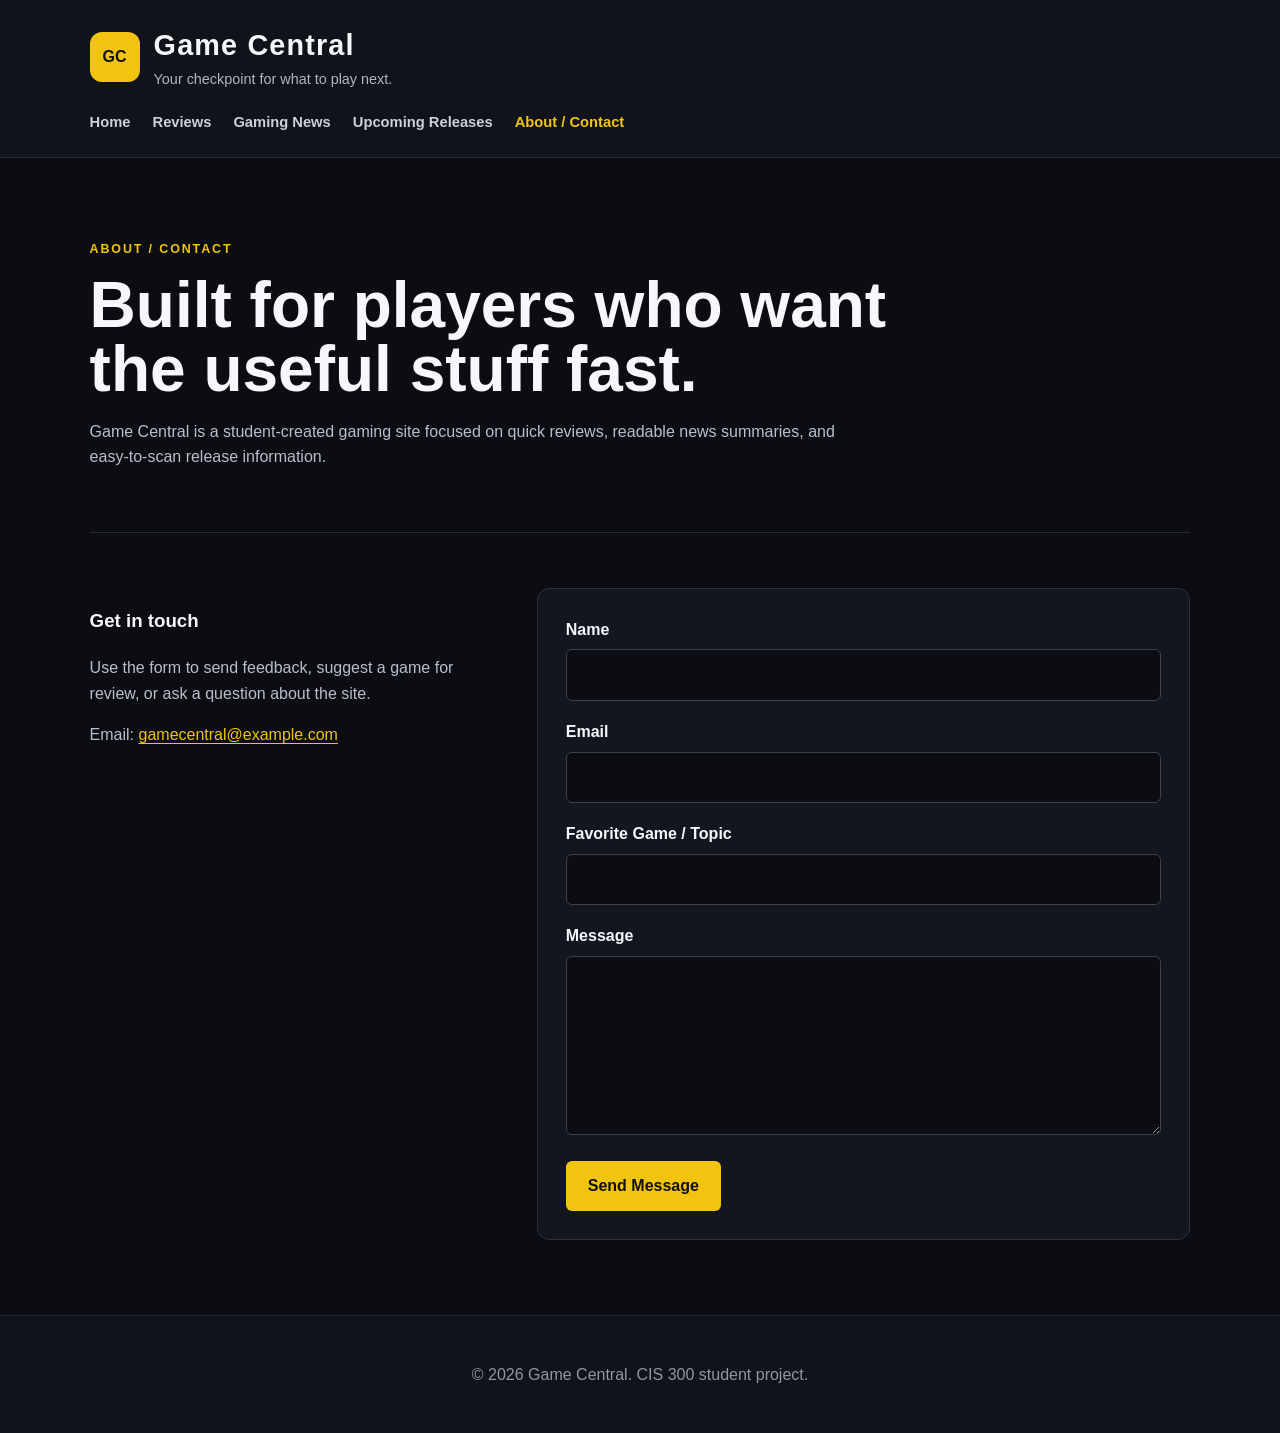
==== game-central/contact.html @ cf0bf446 "Add Game Central project pages and assets" ====
<!DOCTYPE html>
<html lang="en">
<head>
  <meta charset="UTF-8">
  <meta name="viewport" content="width=device-width, initial-scale=1.0">
  <meta name="description" content="Learn about Game Central and use the on-site contact form to send feedback or suggest a game.">
  <title>Game Central | About / Contact</title>
  <link rel="stylesheet" href="styles.css">
</head>
<body>
<header>
  <div class="brand"><span class="logo-mark">GC</span><div><h1>Game Central</h1><p>Your checkpoint for what to play next.</p></div></div>
  <nav aria-label="Main navigation"><a href="index.html">Home</a><a href="reviews.html">Reviews</a><a href="news.html">Gaming News</a><a href="releases.html">Upcoming Releases</a><a class="active" href="contact.html">About / Contact</a></nav>
</header>
<main>
  <section class="page-intro"><p class="eyebrow">ABOUT / CONTACT</p><h2>Built for players who want the useful stuff fast.</h2><p>Game Central is a student-created gaming site focused on quick reviews, readable news summaries, and easy-to-scan release information.</p></section>
  <section class="contact-grid">
    <div><h3>Get in touch</h3><p>Use the form to send feedback, suggest a game for review, or ask a question about the site.</p><p>Email: <a href="mailto:gamecentral@example.com">gamecentral@example.com</a></p></div>
    <form action="#" method="post">
      <label for="name">Name</label><input id="name" name="name" type="text" required>
      <label for="email">Email</label><input id="email" name="email" type="email" required>
      <label for="topic">Favorite Game / Topic</label><input id="topic" name="topic" type="text">
      <label for="message">Message</label><textarea id="message" name="message" rows="6" required></textarea>
      <button type="submit">Send Message</button>
    </form>
  </section>
</main>
<footer><p>&copy; 2026 Game Central. CIS 300 student project.</p></footer>
</body>
</html>
---- game-central/styles.css ----
* { box-sizing: border-box; }
html { scroll-behavior: smooth; }
body { margin: 0; font-family: Arial, Helvetica, sans-serif; background: #0b0d12; color: #f5f7fb; line-height: 1.6; }
header { padding: 22px 7%; border-bottom: 1px solid #272b35; background: #10131a; }
.brand { display: flex; align-items: center; gap: 14px; }
.brand h1 { margin: 0; font-size: 1.8rem; letter-spacing: .04em; }
.brand p { margin: 0; color: #aeb5c3; font-size: .9rem; }
.logo-mark { display: grid; place-items: center; width: 50px; height: 50px; border-radius: 12px; background: #f1c40f; color: #111; font-weight: 900; }
nav { display: flex; flex-wrap: wrap; gap: 22px; margin-top: 20px; }
nav a { color: #cbd1dc; text-decoration: none; font-weight: 700; font-size: .92rem; }
nav a:hover, nav a.active { color: #f1c40f; }
main { width: min(1120px, 86%); margin: 0 auto; }
.hero { min-height: 480px; display: grid; grid-template-columns: 1.3fr .7fr; gap: 60px; align-items: center; padding: 70px 0; }
.hero h2 { margin: 5px 0 18px; font-size: clamp(2.8rem, 7vw, 5.5rem); line-height: .95; max-width: 700px; }
.hero p { max-width: 650px; color: #c5cad4; }
.eyebrow { color: #f1c40f !important; font-weight: 800; letter-spacing: .15em; font-size: .78rem; }
.button { display: inline-block; margin-top: 14px; padding: 12px 18px; border-radius: 6px; background: #f1c40f; color: #111; text-decoration: none; font-weight: 800; }
.hero-card { min-height: 300px; display: flex; flex-direction: column; justify-content: center; gap: 12px; padding: 34px; border: 1px solid #333946; border-radius: 18px; background: linear-gradient(145deg, #1c2230, #11151d); box-shadow: 0 22px 60px rgba(0,0,0,.35); }
.hero-card span { padding: 13px 16px; border-left: 4px solid #f1c40f; background: #161a23; font-size: 1.25rem; font-weight: 900; letter-spacing: .12em; }
.section-block, .about-section { padding: 65px 0; border-top: 1px solid #272b35; }
.section-heading h2, .split-section h2, .about-section h2 { margin: 0 0 24px; font-size: 2rem; }
.card-grid { display: grid; grid-template-columns: repeat(3, 1fr); gap: 22px; }
.game-card { padding: 18px; border: 1px solid #2c313d; border-radius: 12px; background: #12161e; }
.game-card h3 { margin: 18px 0 5px; }
.game-card p, .about-section p, .split-section p { color: #b8bfcb; }
.game-card a { color: #f1c40f; text-decoration: none; font-weight: 700; }
.card-art { height: 145px; display: grid; place-items: center; border-radius: 8px; color: #fff; font-size: 2rem; font-weight: 900; letter-spacing: .15em; background: #232a38; }
.art-two { background: #25384a; }
.art-three { background: #392d46; }
.split-section { display: grid; grid-template-columns: 1fr 1fr; gap: 60px; padding: 65px 0; border-top: 1px solid #272b35; }
footer { padding: 30px 7%; border-top: 1px solid #272b35; color: #8f97a5; text-align: center; background: #10131a; }
a { color: #f1c40f; text-underline-offset: 3px; }
a:focus-visible, button:focus-visible, input:focus-visible, textarea:focus-visible { outline: 3px solid #f1c40f; outline-offset: 3px; }
.page-intro { padding: 70px 0 46px; border-bottom: 1px solid #272b35; }
.page-intro h2 { margin: 6px 0 18px; max-width: 850px; font-size: clamp(2.4rem, 5vw, 4.5rem); line-height: 1; }
.page-intro > p:last-child { max-width: 760px; color: #b8bfcb; }
.review-list { padding: 24px 0 60px; }
.review-card { display: grid; grid-template-columns: 280px 1fr; gap: 34px; align-items: center; padding: 34px 0; border-bottom: 1px solid #272b35; }
.review-card img, .news-card img { display: block; width: 100%; border-radius: 12px; border: 1px solid #2c313d; }
.review-card h3, .news-card h3 { margin: 5px 0 10px; font-size: 1.65rem; }
.review-card p, .news-card p, .info-panel p, .contact-grid p { color: #b8bfcb; }
.video-section { display: grid; grid-template-columns: .8fr 1.2fr; gap: 42px; align-items: center; padding: 60px 0; border-top: 1px solid #272b35; }
.video-section video { width: 100%; border-radius: 12px; background: #000; border: 1px solid #333946; }
.news-grid { display: grid; grid-template-columns: repeat(3, 1fr); gap: 22px; padding: 55px 0; }
.news-card { padding: 18px; background: #12161e; border: 1px solid #2c313d; border-radius: 12px; }
.news-card img { margin-bottom: 20px; }
.info-panel { display: flex; justify-content: space-between; gap: 35px; align-items: center; margin-bottom: 65px; padding: 34px; border-left: 4px solid #f1c40f; background: #12161e; }
.info-panel h2 { margin: 5px 0 12px; }
.table-section { padding: 55px 0 75px; }
.table-section h3 { font-size: 1.7rem; }
.table-wrap { overflow-x: auto; border: 1px solid #2c313d; border-radius: 12px; }
table { width: 100%; border-collapse: collapse; background: #12161e; }
th, td { padding: 16px; text-align: left; border-bottom: 1px solid #2c313d; }
th { background: #1b202a; color: #f1c40f; }
tbody tr:last-child td { border-bottom: 0; }
.small-note { color: #8f97a5; font-size: .88rem; }
.contact-grid { display: grid; grid-template-columns: .75fr 1.25fr; gap: 55px; padding: 55px 0 75px; }
form { padding: 28px; border: 1px solid #2c313d; border-radius: 12px; background: #12161e; }
label { display: block; margin: 0 0 7px; font-weight: 700; }
input, textarea { width: 100%; margin: 0 0 18px; padding: 12px; border: 1px solid #3a414f; border-radius: 6px; background: #0b0d12; color: #f5f7fb; font: inherit; }
textarea { resize: vertical; }
button { padding: 12px 22px; border: 0; border-radius: 6px; background: #f1c40f; color: #111; font: inherit; font-weight: 800; cursor: pointer; }
button:hover { background: #ffe35b; }
code { color: #f1c40f; }
@media (max-width: 760px) {
  .hero, .split-section, .card-grid, .review-card, .video-section, .news-grid, .contact-grid { grid-template-columns: 1fr; }
  .hero { gap: 25px; }
  .hero-card { min-height: 220px; }
  main { width: 90%; }
  .review-card { gap: 20px; }
  .info-panel { align-items: flex-start; flex-direction: column; }
}
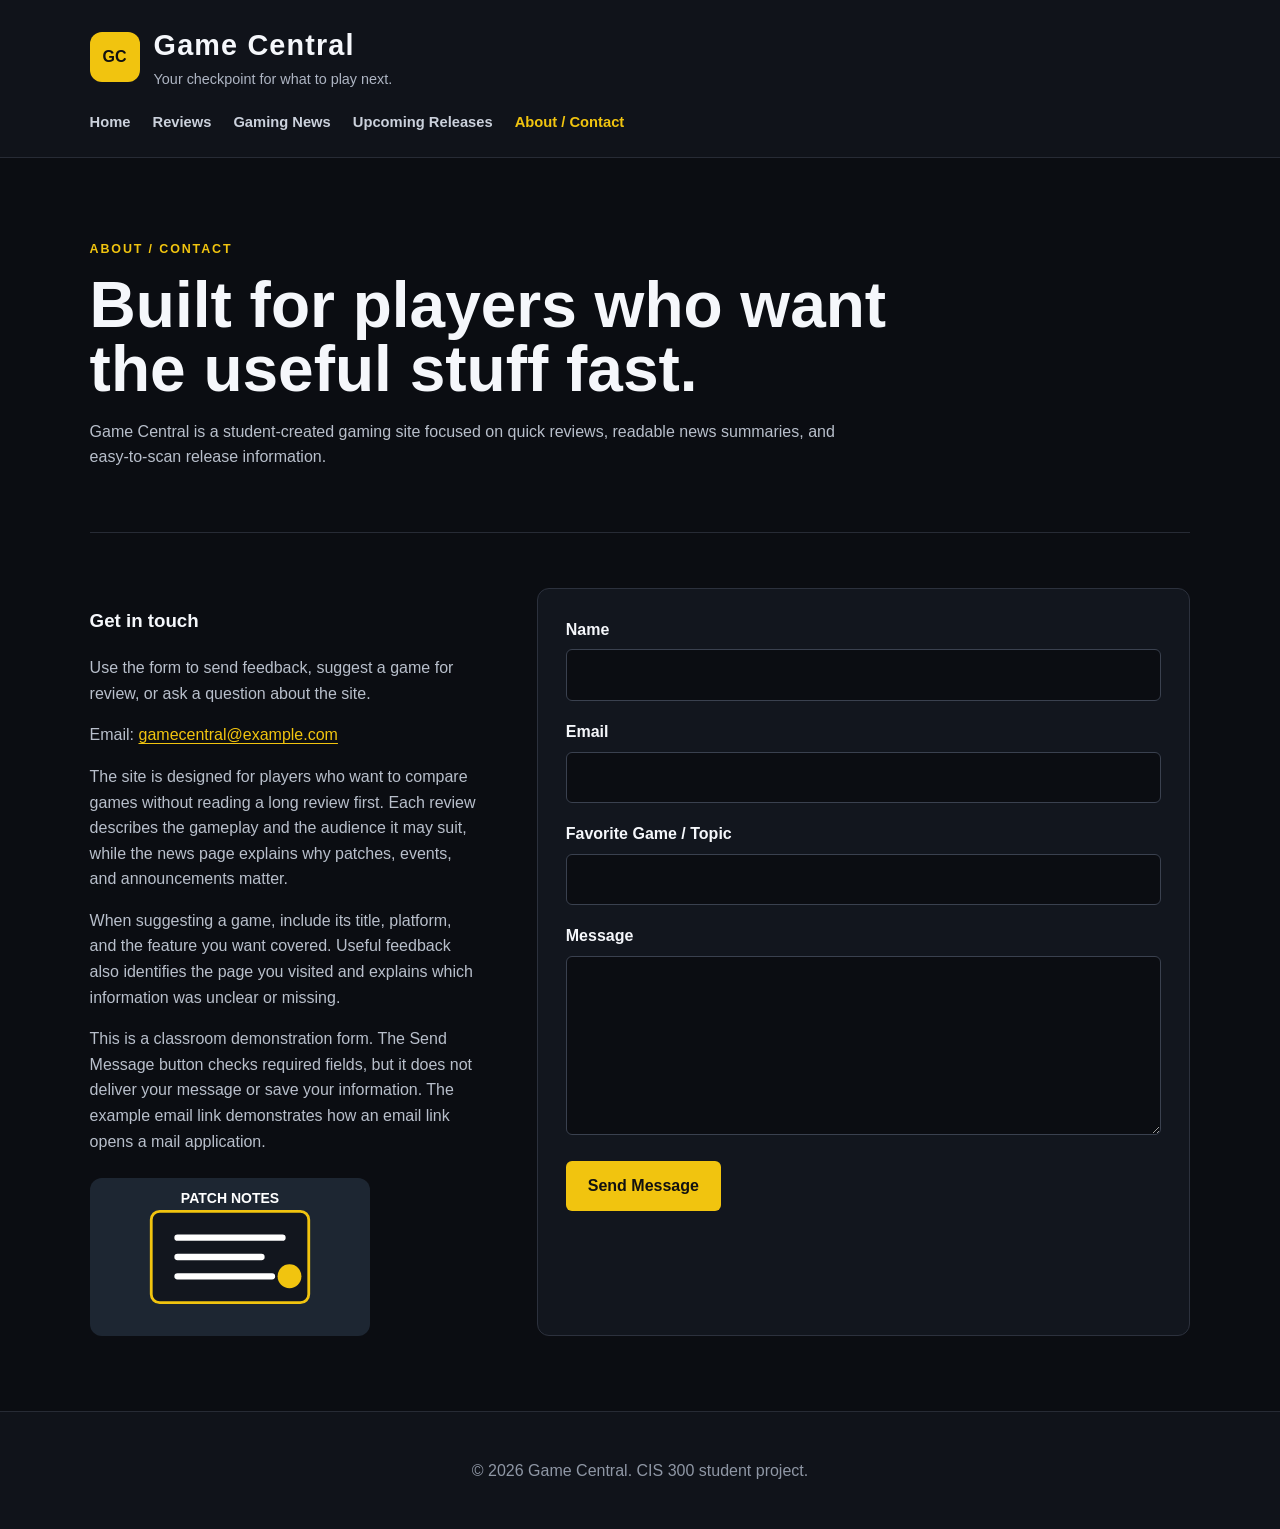
==== commit 88cdd5ea: "Complete final project content and metadata" ====
--- a/game-central/contact.html
+++ b/game-central/contact.html
@@ -1,30 +1,112 @@
 <!DOCTYPE html>
 <html lang="en">
-<head>
-  <meta charset="UTF-8">
-  <meta name="viewport" content="width=device-width, initial-scale=1.0">
-  <meta name="description" content="Learn about Game Central and use the on-site contact form to send feedback or suggest a game.">
-  <title>Game Central | About / Contact</title>
-  <link rel="stylesheet" href="styles.css">
-</head>
-<body>
-<header>
-  <div class="brand"><span class="logo-mark">GC</span><div><h1>Game Central</h1><p>Your checkpoint for what to play next.</p></div></div>
-  <nav aria-label="Main navigation"><a href="index.html">Home</a><a href="reviews.html">Reviews</a><a href="news.html">Gaming News</a><a href="releases.html">Upcoming Releases</a><a class="active" href="contact.html">About / Contact</a></nav>
-</header>
-<main>
-  <section class="page-intro"><p class="eyebrow">ABOUT / CONTACT</p><h2>Built for players who want the useful stuff fast.</h2><p>Game Central is a student-created gaming site focused on quick reviews, readable news summaries, and easy-to-scan release information.</p></section>
-  <section class="contact-grid">
-    <div><h3>Get in touch</h3><p>Use the form to send feedback, suggest a game for review, or ask a question about the site.</p><p>Email: <a href="mailto:gamecentral@example.com">gamecentral@example.com</a></p></div>
+ <head>
+  <meta charset="utf-8"/>
+  <meta content="width=device-width, initial-scale=1.0" name="viewport"/>
+  <meta content="Learn about Game Central and use the on-site contact form to send feedback or suggest a game." name="description"/>
+  <title>
+   Game Central | About / Contact
+  </title>
+  <link href="styles.css" rel="stylesheet"/>
+  <meta content="Game Central, video games, game reviews, gaming news, releases" name="keywords"/>
+ </head>
+ <body>
+  <header>
+   <div class="brand">
+    <span class="logo-mark">
+     GC
+    </span>
+    <div>
+     <h1>
+      Game Central
+     </h1>
+     <p>
+      Your checkpoint for what to play next.
+     </p>
+    </div>
+   </div>
+   <nav aria-label="Main navigation">
+    <a href="index.html">
+     Home
+    </a>
+    <a href="reviews.html">
+     Reviews
+    </a>
+    <a href="news.html">
+     Gaming News
+    </a>
+    <a href="releases.html">
+     Upcoming Releases
+    </a>
+    <a class="active" href="contact.html">
+     About / Contact
+    </a>
+   </nav>
+  </header>
+  <main>
+   <section class="page-intro">
+    <p class="eyebrow">
+     ABOUT / CONTACT
+    </p>
+    <h2>
+     Built for players who want the useful stuff fast.
+    </h2>
+    <p>
+     Game Central is a student-created gaming site focused on quick reviews, readable news summaries, and easy-to-scan release information.
+    </p>
+   </section>
+   <section class="contact-grid">
+    <div>
+     <h3>
+      Get in touch
+     </h3>
+     <p>
+      Use the form to send feedback, suggest a game for review, or ask a question about the site.
+     </p>
+     <p>
+      Email:
+      <a href="mailto:gamecentral@example.com">
+       gamecentral@example.com
+      </a>
+     </p>
+     <p>
+      The site is designed for players who want to compare games without reading a long review first. Each review describes the gameplay and the audience it may suit, while the news page explains why patches, events, and announcements matter.
+     </p>
+     <p>
+      When suggesting a game, include its title, platform, and the feature you want covered. Useful feedback also identifies the page you visited and explains which information was unclear or missing.
+     </p>
+     <p>
+      This is a classroom demonstration form. The Send Message button checks required fields, but it does not deliver your message or save your information. The example email link demonstrates how an email link opens a mail application.
+     </p>
+     <img alt="Feedback and update illustration" class="support-art" src="assets/update-patch.svg"/>
+    </div>
     <form action="#" method="post">
-      <label for="name">Name</label><input id="name" name="name" type="text" required>
-      <label for="email">Email</label><input id="email" name="email" type="email" required>
-      <label for="topic">Favorite Game / Topic</label><input id="topic" name="topic" type="text">
-      <label for="message">Message</label><textarea id="message" name="message" rows="6" required></textarea>
-      <button type="submit">Send Message</button>
+     <label for="name">
+      Name
+     </label>
+     <input id="name" name="name" required="" type="text"/>
+     <label for="email">
+      Email
+     </label>
+     <input id="email" name="email" required="" type="email"/>
+     <label for="topic">
+      Favorite Game / Topic
+     </label>
+     <input id="topic" name="topic" type="text"/>
+     <label for="message">
+      Message
+     </label>
+     <textarea id="message" name="message" required="" rows="6"></textarea>
+     <button type="submit">
+      Send Message
+     </button>
     </form>
-  </section>
-</main>
-<footer><p>&copy; 2026 Game Central. CIS 300 student project.</p></footer>
-</body>
-</html>+   </section>
+  </main>
+  <footer>
+   <p>
+    © 2026 Game Central. CIS 300 student project.
+   </p>
+  </footer>
+ </body>
+</html>
--- a/game-central/styles.css
+++ b/game-central/styles.css
@@ -69,4 +69,6 @@
   main { width: 90%; }
   .review-card { gap: 20px; }
   .info-panel { align-items: flex-start; flex-direction: column; }
-}+}
+.game-card img.card-art { width: 100%; object-fit: cover; }
+.support-art { display: block; width: min(280px, 100%); margin-top: 24px; border-radius: 12px; }
